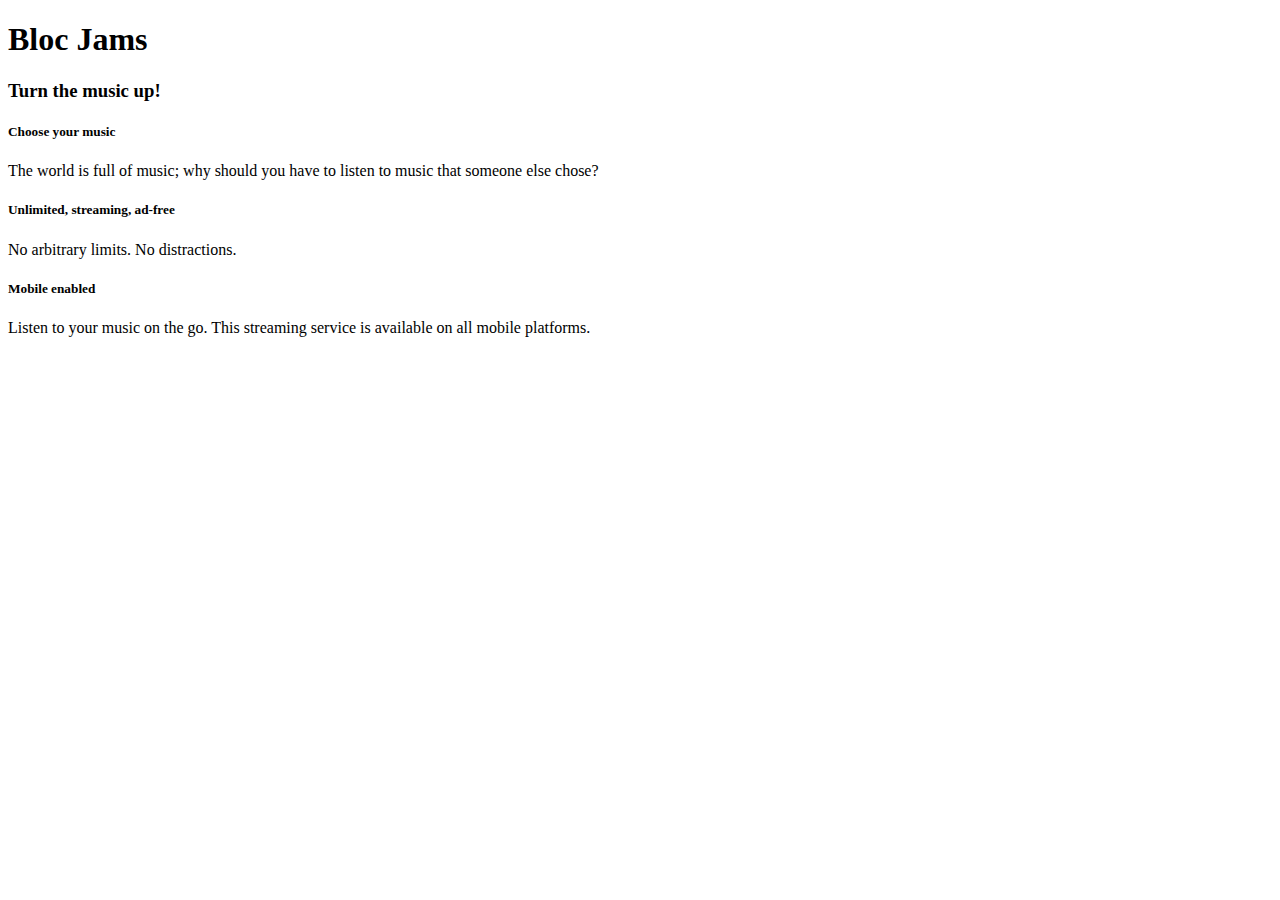
==== index.html @ 74affd26 "correction" ====
<!DOCTYPE html>
 <html>
     <head>
         <title>Bloc Jams </title>
     </head>
     <body>
         <div> <!-- navigation bar -->
         </div>
         <div> <!-- hero content -->
             <h1>Bloc Jams</h1>
             <h3>Turn the music up!</h3>
         </div>
         <div> <!-- selling points -->
             <div>
                 <h5>Choose your music</h5>
                 <p>The world is full of music; why should you have to listen to music that someone else chose?</p>
             </div>
             <div>
                 <h5>Unlimited, streaming, ad-free</h5>
                 <p>No arbitrary limits. No distractions.</p>
             </div>
             <div>
                 <h5>Mobile enabled</h5>
                 <p>Listen to your music on the go. This streaming service is available on all mobile platforms.</p>
             </div>
         </div>
     </body>
 </html>
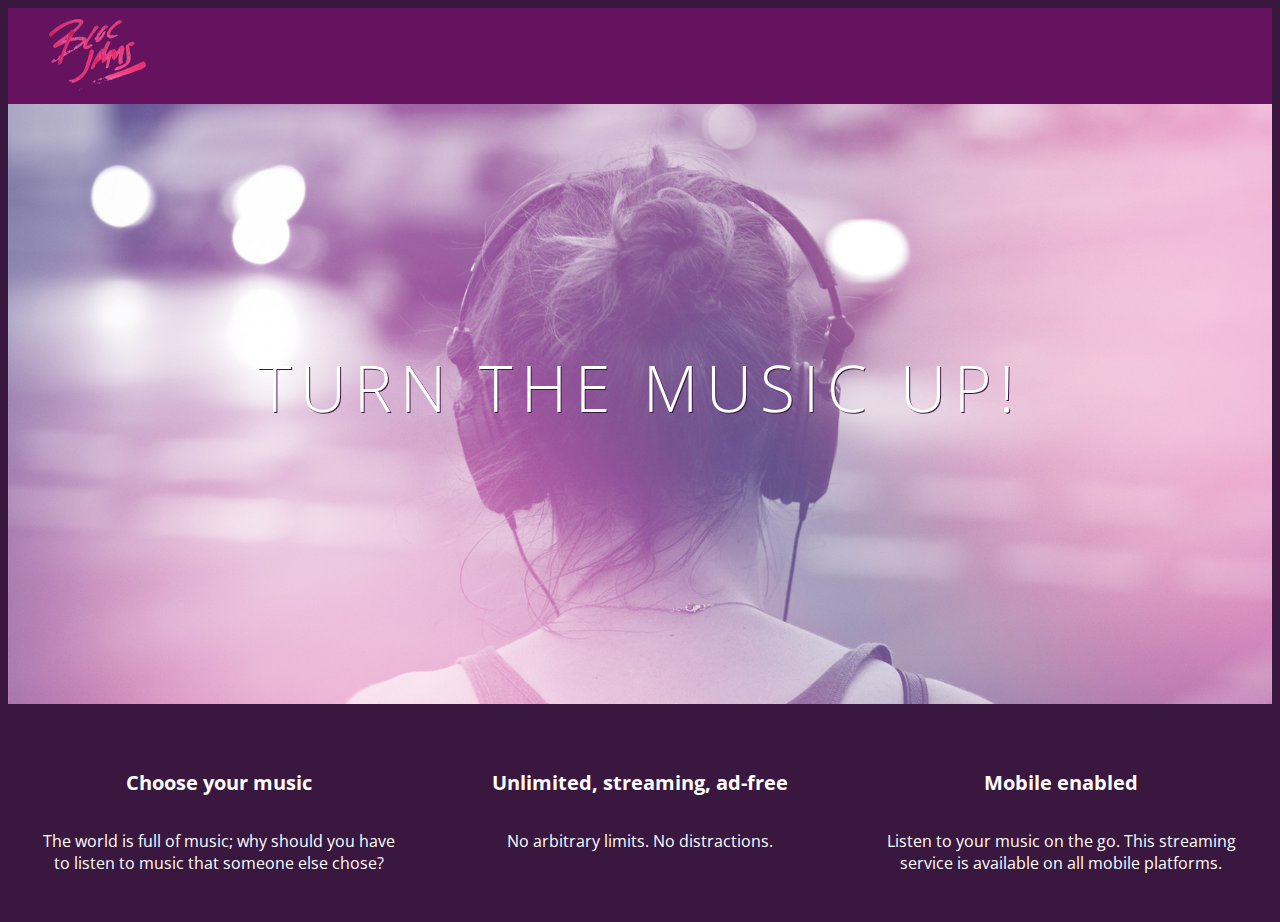
==== commit cf10f320: "checkpoint-7-HTML-CSS-Styles:complete" ====
--- a/index.html
+++ b/index.html
@@ -1,28 +1,35 @@
  <!DOCTYPE html>
  <html>
      <head>
-         <title>Bloc Jams </title>
+         <title>Bloc Jams</title>
+          <link rel="stylesheet" type="text/css" href="http://fonts.googleapis.com/css?family=Open+Sans:400,800,600,700,300">
+         <link rel="stylesheet" type="text/css" href="http://code.ionicframework.com/ionicons/2.0.1/css/ionicons.min.css">
+         <link rel="stylesheet" type="text/css" href="styles/normalize.css">
+         <link rel="stylesheet" type="text/css" href="styles/main.css">
      </head>
-     <body>
-         <div> <!-- navigation bar -->
-         </div>
-         <div> <!-- hero content -->
-             <h1>Bloc Jams</h1>
-             <h3>Turn the music up!</h3>
-         </div>
-         <div> <!-- selling points -->
-             <div>
-                 <h5>Choose your music</h5>
-                 <p>The world is full of music; why should you have to listen to music that someone else chose?</p>
+          <body class="landing">
+          <nav class="navbar"> <!-- nav bar -->
+             <img src="assets/images/bloc_jams_logo.png" alt="bloc jams logo" class="logo">
+         </nav>
+          <section class="hero-content"> <!-- hero content -->
+          <h1 class="hero-title">Turn the music up!</h1>
+         </section>
+         <section class="selling-points"> <!-- selling points -->
+             <div class="point">
+                 <span class="ion-music-note"></span>
+                 <h5 class="point-title">Choose your music</h5>
+                 <p class="point-description">The world is full of music; why should you have to listen to music that someone else chose?</p>
              </div>
-             <div>
-                 <h5>Unlimited, streaming, ad-free</h5>
-                 <p>No arbitrary limits. No distractions.</p>
+             <div class="point">
+                 <span class="ion-radio-waves"></span>
+                 <h5 class="point-title">Unlimited, streaming, ad-free</h5>
+                 <p class="point-description">No arbitrary limits. No distractions.</p>
              </div>
-             <div>
-                 <h5>Mobile enabled</h5>
-                 <p>Listen to your music on the go. This streaming service is available on all mobile platforms.</p>
+              <div class="point">
+                 <span class="ion-iphone"></span>
+                 <h5 class="point-title">Mobile enabled</h5>
+                 <p class="point-description">Listen to your music on the go. This streaming service is available on all mobile platforms.</p>
              </div>
-         </div>
+         </section>
      </body>
  </html>--- a/styles/main.css
+++ b/styles/main.css
@@ -0,0 +1,77 @@
+ html {
+     height: 100%; /* makes sure our HTML takes up 100% of the browser window */
+     font-size: 100%;
+ }
+ 
+ body {
+     font-family: 'Open Sans'; /* sets our font to the "Open Sans" typeface */
+     color: white;             /* sets the text color to white */
+     min-height: 100%;         /* says the height of the body must be, at minimum, 100% of the window */
+ }
+ 
+ body.landing {
+     background-color: rgb(58,23,63); /* sets the background color to an RGB value (see below) */
+ }
+ 
+  .navbar {
+     padding: 0.5rem;
+     background-color: rgb(101,18,95);
+ }
+ 
+ .navbar .logo {
+     position: relative; /* positioning will be explained in a resource */
+     left: 2rem;
+ }
+ 
+  .hero-content {
+     position: relative; /* positioning will be explained in a resource */
+     min-height: 600px;  /* hero content element must be _at least_ 600 pixels */
+     background-image: url(../assets/images/bloc_jams_bg.jpg);
+     background-repeat: no-repeat;
+     background-position: center center;
+     background-size: cover;
+ }
+ 
+  .hero-content .hero-title {
+     position: absolute;             /* positioning will be explained in a resource */
+     top: 40%;                       /* positioning will be explained in a resource */
+     -webkit-transform: translateY(-50%);
+     -moz-transform: translateY(-50%);
+     -ms-transform: translateY(-50%);
+     transform: translateY(-50%);
+     width: 100%;                    /* makes sure the title inhabits the full width of its container */
+     text-align: center;             /* aligns text in the horizontal center of the element */
+     font-size: 4rem;                /* specifies the size of the font in root em units */
+     font-weight: 300;               /* makes the font thinner or lighter weight */
+     text-transform: uppercase;      /* transforms the text to be all uppercase lettering */
+     letter-spacing: 0.5rem;         /* puts 0.5 root ems worth of space between each letter */
+     text-shadow: 1px 1px 0px rgb(58,23,63); /* creates a shadow underneath the text for readability over the image */
+ }
+ 
+ .selling-points {
+     position: relative;
+     display: table;
+     width: 100%;
+     -webkit-box-sizing: border-box;
+     -moz-box-sizing: border-box;
+     box-sizing: border-box; /* we'll explain this in a resource */
+ }
+ 
+ .point {
+     display: table-cell;
+     position: relative;
+     width: 33.3%;
+     padding: 2rem;
+     text-align: center;
+ }
+ 
+ .point .point-title {
+     font-size: 1.25rem;
+ }
+ 
+ .ion-music-note,
+ .ion-radio-waves,
+ .ion-iphone {
+     color: rgb(233,50,117);
+     font-size: 5rem;
+ }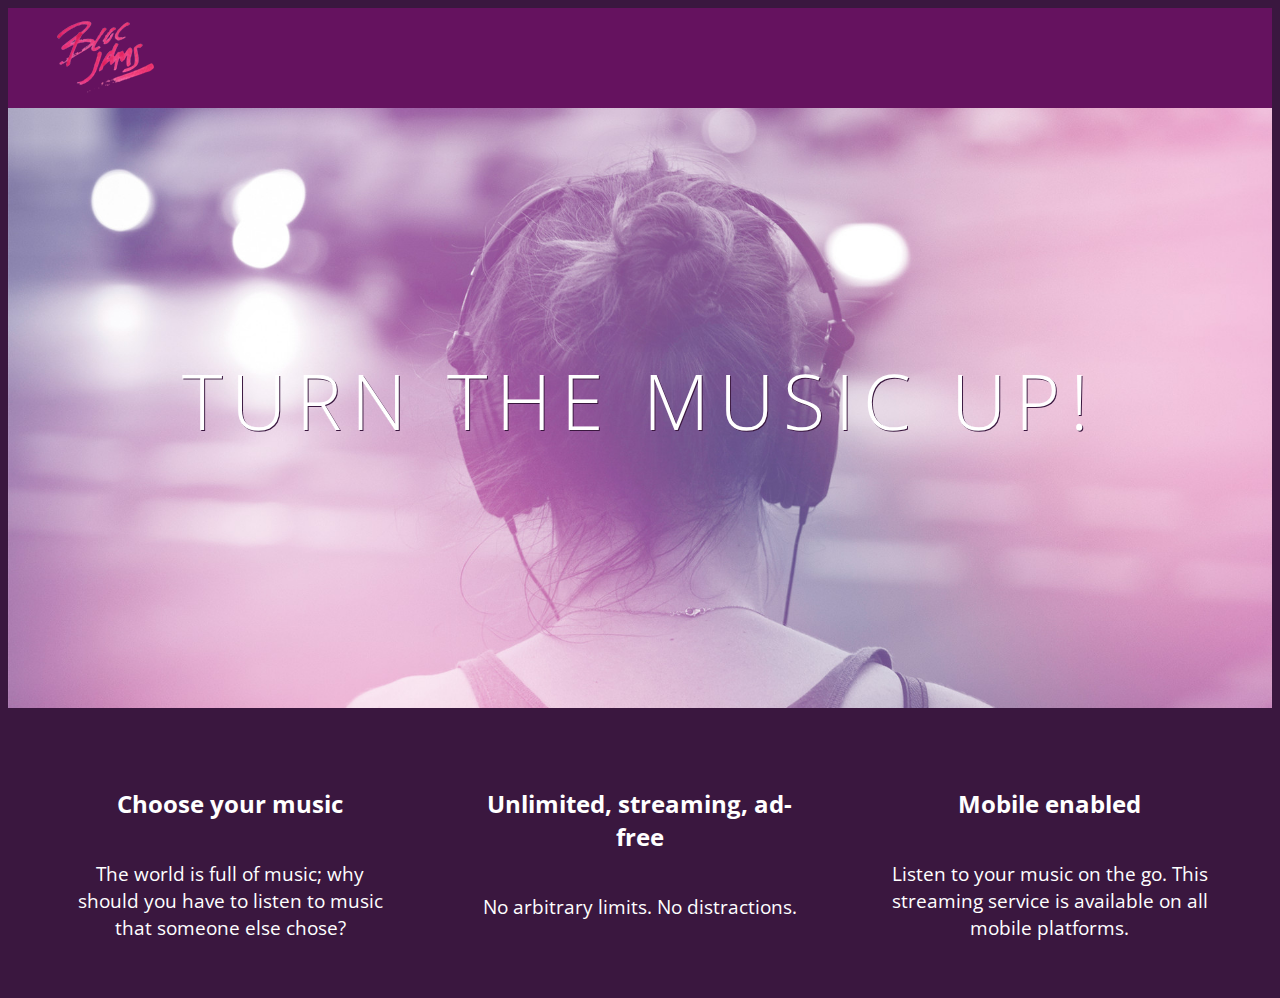
==== commit 750805c9: "checkpoint-8-HTMl-CSS-Responsiveness:complete" ====
--- a/index.html
+++ b/index.html
@@ -2,10 +2,12 @@
  <html>
      <head>
          <title>Bloc Jams</title>
+          <meta name="viewport" content="width=device-width, initial-scale=1">
           <link rel="stylesheet" type="text/css" href="http://fonts.googleapis.com/css?family=Open+Sans:400,800,600,700,300">
          <link rel="stylesheet" type="text/css" href="http://code.ionicframework.com/ionicons/2.0.1/css/ionicons.min.css">
          <link rel="stylesheet" type="text/css" href="styles/normalize.css">
          <link rel="stylesheet" type="text/css" href="styles/main.css">
+         <link rel="stylesheet" type="text/css" href="styles/landing.css">
      </head>
           <body class="landing">
           <nav class="navbar"> <!-- nav bar -->
@@ -14,7 +16,7 @@
           <section class="hero-content"> <!-- hero content -->
           <h1 class="hero-title">Turn the music up!</h1>
          </section>
-         <section class="selling-points"> <!-- selling points -->
+         <section class="selling-points container"> <!-- selling points -->
              <div class="point">
                  <span class="ion-music-note"></span>
                  <h5 class="point-title">Choose your music</h5>
--- a/styles/main.css
+++ b/styles/main.css
@@ -1,4 +1,10 @@
- html {
+ *, *::before, *::after {
+     -moz-box-sizing: border-box;
+     -webkit-box-sizing: border-box;
+     box-sizing: border-box;
+ }
+
+html {
      height: 100%; /* makes sure our HTML takes up 100% of the browser window */
      font-size: 100%;
  }
@@ -74,4 +80,31 @@
  .ion-iphone {
      color: rgb(233,50,117);
      font-size: 5rem;
- }+ }
+ 
+  .container {
+     margin: 0 auto;
+     max-width: 64rem;
+ }
+ 
+ @media (min-width: 640px) {
+  html { font-size: 112%; }
+ }
+ 
+ .column {
+         float: left;
+         padding-left: 1rem;
+         padding-right: 1rem;
+     }
+     
+     .column.full { width: 100%; }
+     .column.two-thirds { width: 66.7%; }
+     .column.half { width: 50%; }
+     .column.third { width: 33.3%; }
+     .column.fourth { width: 25%; }
+     .column.flow-opposite { float: right; }  
+ 
+ 
+ @media (min-width: 1024px) {
+   html { font-size: 120%; }
+   {
--- a/styles/landing.css
+++ b/styles/landing.css
@@ -0,0 +1,52 @@
+ body.landing {
+     background-color: rgb(58,23,63);
+ }
+ 
+ .hero-content {
+     position: relative;
+     min-height: 600px;
+     background-image: url(../assets/images/bloc_jams_bg.jpg);
+     background-repeat: no-repeat;
+     background-position: center center;
+     background-size: cover;
+ }
+ 
+ .hero-content .hero-title {
+     position: absolute;
+     top: 40%;
+     -webkit-transform: translateY(-50%);
+     -moz-transform: translateY(-50%);
+     transform: translateY(-50%);
+     width: 100%;
+     text-align: center;
+     font-size: 4rem;
+     font-weight: 300;
+     text-transform: uppercase;
+     letter-spacing: 0.5rem;
+     text-shadow: 1px 1px 0px rgb(58,23,63);
+ }
+ 
+ .selling-points {
+     position: relative;
+     display: table;
+     width: 100%;
+ }
+ 
+ .point {
+     display: table-cell;
+     position: relative;
+     width: 33.3%;
+     padding: 2rem;
+     text-align: center;
+ }
+ 
+ .point .point-title {
+     font-size: 1.25rem;
+ }
+ 
+ .ion-music-note,
+ .ion-radio-waves,
+ .ion-iphone {
+     color: rgb(233,50,117);
+     font-size: 5rem;
+ }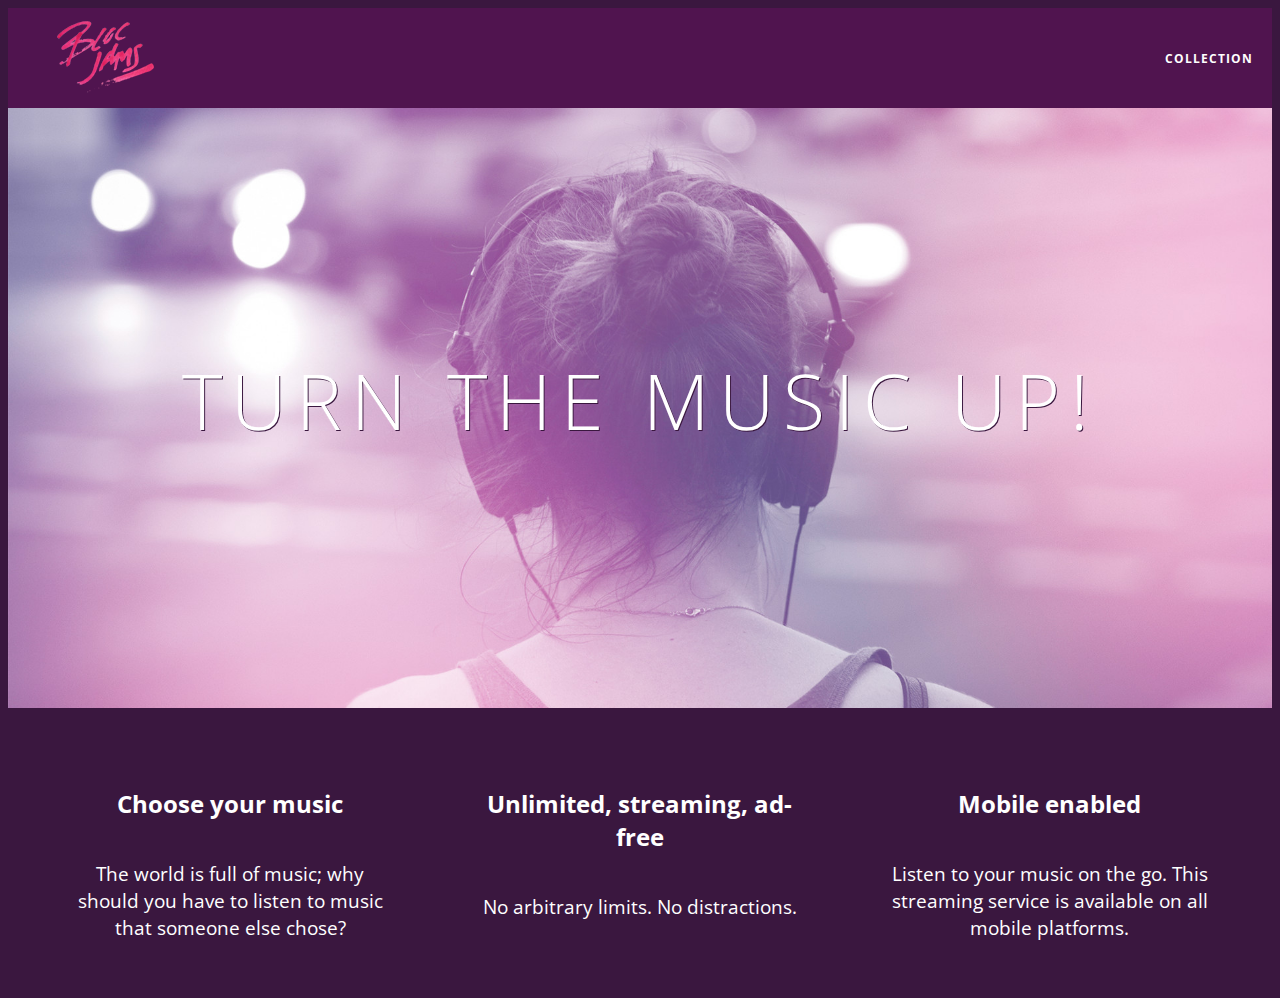
==== commit 07e0ca0c: "checkpoint-9-HTML-CSS-Collection-View:completed" ====
--- a/index.html
+++ b/index.html
@@ -11,12 +11,18 @@
      </head>
           <body class="landing">
           <nav class="navbar"> <!-- nav bar -->
-             <img src="assets/images/bloc_jams_logo.png" alt="bloc jams logo" class="logo">
+             <a href="index.html" class="logo">
+             <img src="assets/images/bloc_jams_logo.png" alt="bloc jams logo">
+         </a>
+         <div class="links-container">
+             <a href="collection.html" class="navbar-link">collection</a>
+         </div>
          </nav>
           <section class="hero-content"> <!-- hero content -->
           <h1 class="hero-title">Turn the music up!</h1>
          </section>
          <section class="selling-points container"> <!-- selling points -->
+         <section class="clearfix">
              <div class="point">
                  <span class="ion-music-note"></span>
                  <h5 class="point-title">Choose your music</h5>
--- a/styles/main.css
+++ b/styles/main.css
@@ -20,13 +20,46 @@
  }
  
   .navbar {
+      position: relative;
      padding: 0.5rem;
-     background-color: rgb(101,18,95);
+     background-color: rgba(101,18,95,0.5);
+     z-index: 1;
  }
  
  .navbar .logo {
      position: relative; /* positioning will be explained in a resource */
      left: 2rem;
+     cursor: pointer;
+ }
+ 
+ .navbar .links-container {
+     display: table;
+     position: absolute;
+     top: 0;
+     right: 0;
+     height: 100px;
+     color: white;
+     text-decoration: none;
+ }
+ 
+ .links-container .navbar-link {
+     display: table-cell;
+     position: relative;
+     height: 100%;
+     padding-left: 1rem;
+     padding-right: 1rem;
+     vertical-align: middle;
+     color: white;
+     font-size: 0.625rem;
+     letter-spacing: 0.05rem;
+     font-weight: 700;
+     text-transform: uppercase;
+     text-decoration: none;
+     cursor: pointer;
+ }
+ 
+ .links-container .navbar-link:hover {
+     color: rgb(233,50,117);
  }
  
   .hero-content {
@@ -108,3 +141,14 @@
  @media (min-width: 1024px) {
    html { font-size: 120%; }
    {
+
+
+.clearfix::before,
+.clearfix::after {
+   content: " ";
+   display: table;
+}
+
+.clearfix::after {
+   clear: both;
+}--- a/styles/landing.css
+++ b/styles/landing.css
@@ -28,14 +28,10 @@
  
  .selling-points {
      position: relative;
-     display: table;
-     width: 100%;
  }
  
  .point {
-     display: table-cell;
      position: relative;
-     width: 33.3%;
      padding: 2rem;
      text-align: center;
  }
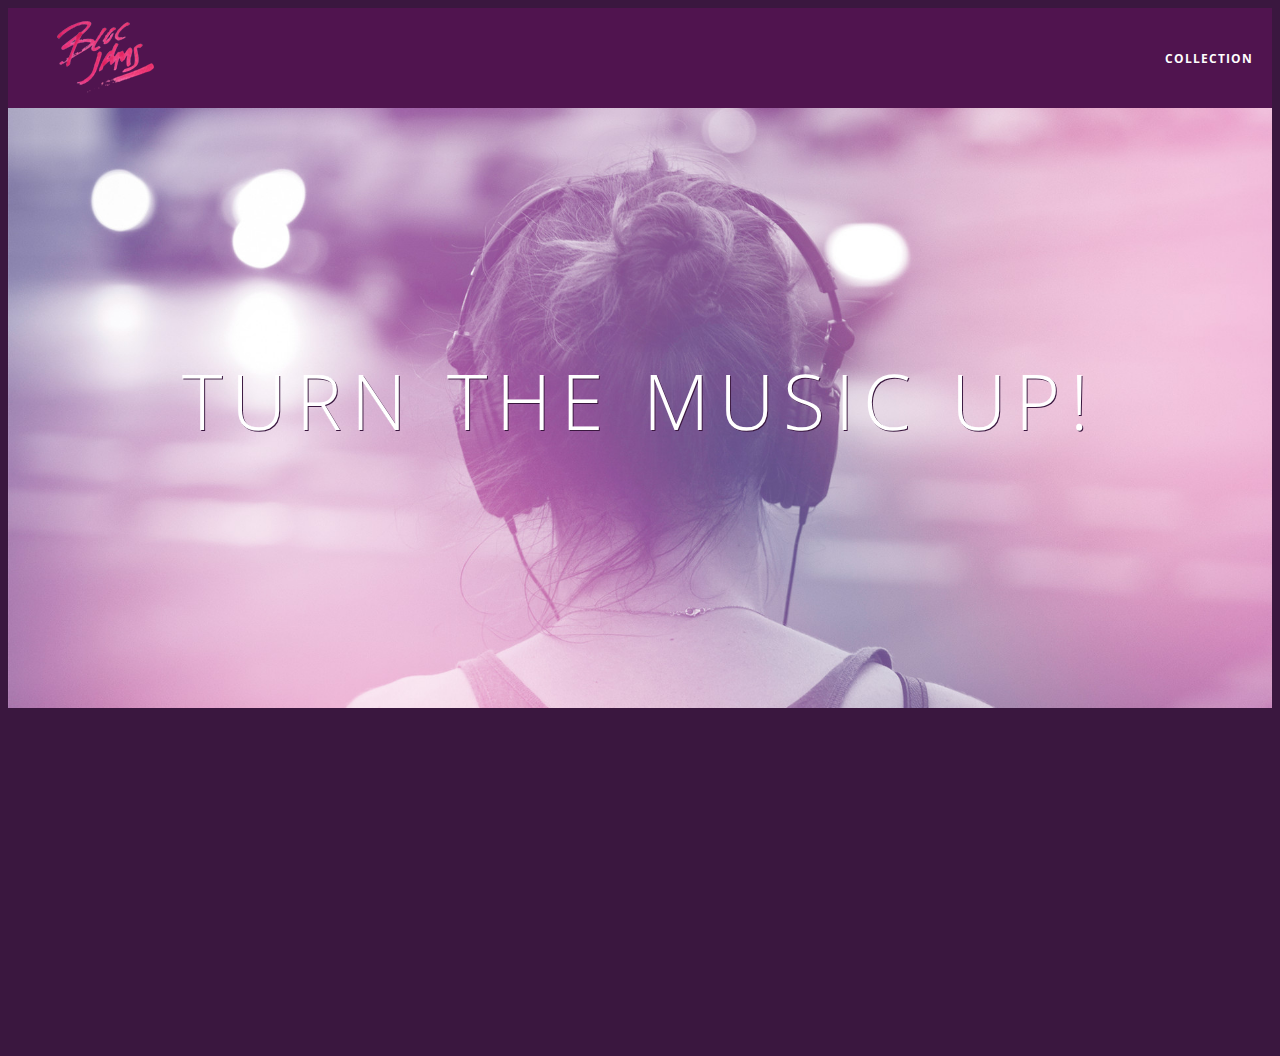
==== commit d6abc517: "checkpoint-22-DOM-scripting-animation: complete" ====
--- a/index.html
+++ b/index.html
@@ -39,5 +39,8 @@
                  <p class="point-description">Listen to your music on the go. This streaming service is available on all mobile platforms.</p>
              </div>
          </section>
+          <script>
+            <script src="scripts/landing.js"></script>
+         </script>
      </body>
  </html>--- a/styles/main.css
+++ b/styles/main.css
@@ -120,6 +120,10 @@
      max-width: 64rem;
  }
  
+  .container.narrow {
+     max-width: 56rem;
+ }
+ 
  @media (min-width: 640px) {
   html { font-size: 112%; }
  }
--- a/styles/landing.css
+++ b/styles/landing.css
@@ -34,6 +34,16 @@
      position: relative;
      padding: 2rem;
      text-align: center;
+      opacity: 0;
+     -webkit-transform: scaleX(0.9) translateY(3rem);
+     -moz-transform: scaleX(0.9) translateY(3rem);
+     transform: scaleX(0.9) translateY(3rem);
+     -webkit-transition: all 0.25s ease-in-out;
+     -moz-transition: all 0.25s ease-in-out;
+     transition: all 0.25s ease-in-out;
+     -webkit-transition-delay: 0.2s;
+     -moz-transition-delay: 0.2s;
+     transition-delay: 0.2s;
  }
  
  .point .point-title {
